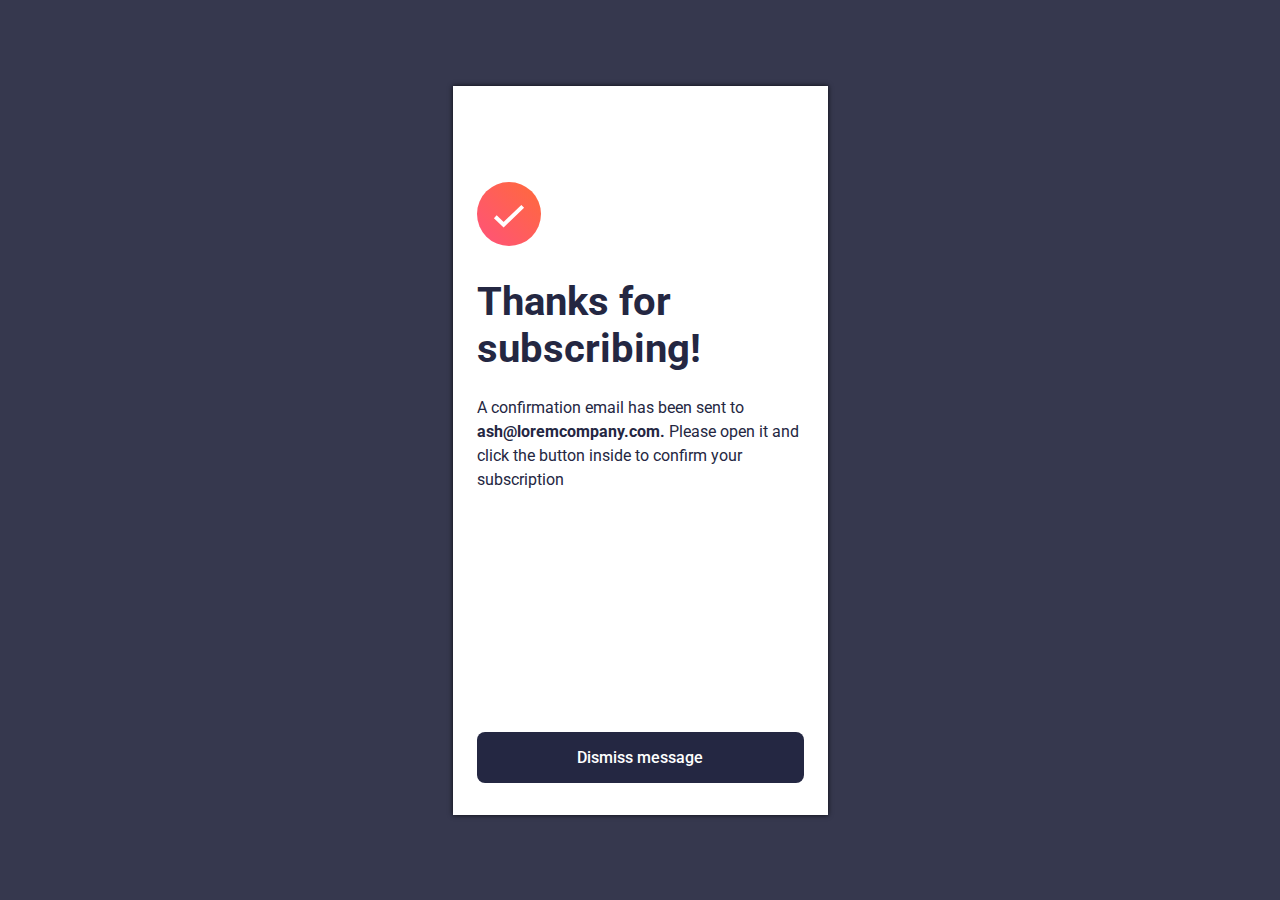
==== subscribe.html @ 75275460 "Edited code" ====
<!DOCTYPE html>
<html lang="en">
  <head>
    <meta charset="UTF-8" />
    <meta name="viewport" content="width=device-width, initial-scale=1.0" />
    <link
      rel="icon"
      type="image/png"
      sizes="32x32"
      href="./assets/images/favicon-32x32.png"
    />
    <title>
      Frontend Mentor | Newsletter sign-up form with success message
    </title>
    <link rel="stylesheet" href="./styles.css" />
  </head>
  <body>
    <main class="container">
      <div class="subscribeContainer">
        <img
          class="successIcon"
          src="./assets/images/icon-success.svg"
          alt="icon-success"
        />
        <h1 class="heading">Thanks for subscribing!</h1>
        <p class="content">
          A confirmation email has been sent to
          <span class="confirmationEmail">ash@loremcompany.com.</span> Please
          open it and click the button inside to confirm your subscription
        </p>

        <button>Dismiss message</button>
      </div>
    </main>
  </body>
</html>
---- styles.css ----
@import url("https://fonts.googleapis.com/css2?family=Roboto:ital,wght@0,100;0,300;0,400;0,500;0,700;0,900;1,100;1,300;1,400;1,500;1,700;1,900&display=swap");

* {
  margin: 0;
  padding: 0;
  box-sizing: border-box;
  font-family: "Roboto", sans-serif;
}

/* Mobile */

body {
  display: flex;
  justify-content: center;
  align-items: center;
  height: 100vh;
  background-color: hsl(235, 18%, 26%);
}

.container {
  width: 375px;
  box-shadow: 0 0 5px hsla(0, 0%, 0%, 0.8);
}

.imgContainer {
  background-color: hsl(0, 0%, 100%);
}

.contentContainer {
  padding: 2rem 1.5rem;
  background-color: hsl(0, 0%, 100%);
}

.heading {
  font-size: 2.5rem;
  font-weight: 700;
  margin-bottom: 1.5rem;
  color: hsl(234, 29%, 20%);
}

p {
  font-size: 1rem;
  font-weight: 400;
  color: hsl(234, 29%, 20%);
  line-height: 1.5rem;
}

ul {
  margin-top: 1.5rem;
  margin-bottom: 2.5rem;
}

li {
  background-image: url(./assets/images/icon-list.svg);
  background-repeat: no-repeat;
  list-style: none;
  padding-left: 2.3rem;
  margin-top: 1rem;
  line-height: 1.5rem;
}

li:last-child {
  padding-left: 2.3rem;
  padding-bottom: 0.125rem;
}

fieldset {
  border: none;
}

.legendDefault {
  font-size: 0.8rem;
  color: hsl(234, 29%, 20%);
  margin-bottom: 0.6rem;
  font-weight: 700;
}

input {
  width: 100%;
  padding: 1rem;
  border: 1px solid hsla(231, 7%, 60%, 0.5);
  border-radius: 0.5rem;
  margin-bottom: 1.5rem;
  font-size: 1rem;
}

input::placeholder {
  color: hsla(231, 7%, 60%, 0.9);
}

button {
  width: 100%;
  padding: 1rem;
  background-color: hsl(234, 29%, 20%);
  color: hsl(0, 0%, 100%);
  border: none;
  border-radius: 0.5rem;
  font-size: 1rem;
  font-weight: 500;
}

/* subscribe.html styling */

.subscribeContainer {
  padding: 6rem 1.5rem 2rem 1.5rem;
  background-color: hsl(0, 0%, 100%);
}

.successIcon {
  display: block;
  margin-bottom: 2rem;
}

.content {
  font-size: 1rem;
  font-weight: 400;
  color: hsl(234, 29%, 20%);
  margin-bottom: 15rem;
}

.confirmationEmail {
  font-weight: 700;
}

/* subscribe.html styling */

/* Error State */
/* 
 .legendError {
  display: none;
  font-size: 0.8rem;
  color: hsl(4, 100%, 67%);
  margin-bottom: 0.6rem;
  font-weight: 700;
  margin-left: 127px;
}

.errorDisplay {
  display: none;
  width: 100%;
  padding: 1rem;
  border: 1px solid hsl(4, 100%, 67%);
  border-radius: 0.5rem;
  margin-bottom: 1.5rem;
  font-size: 1rem;
  background-color: hsla(4, 100%, 67%, 0.1);
}

.errorDisplay::placeholder {
  display: none;
  color: hsl(4, 100%, 67%);
} */

/* Error State */

/* Desktop */

@media (min-width: 1440px) {
  .container {
    display: grid;
    grid-template-columns: 1fr 1fr;
    grid-template-rows: 1fr;
  }
}
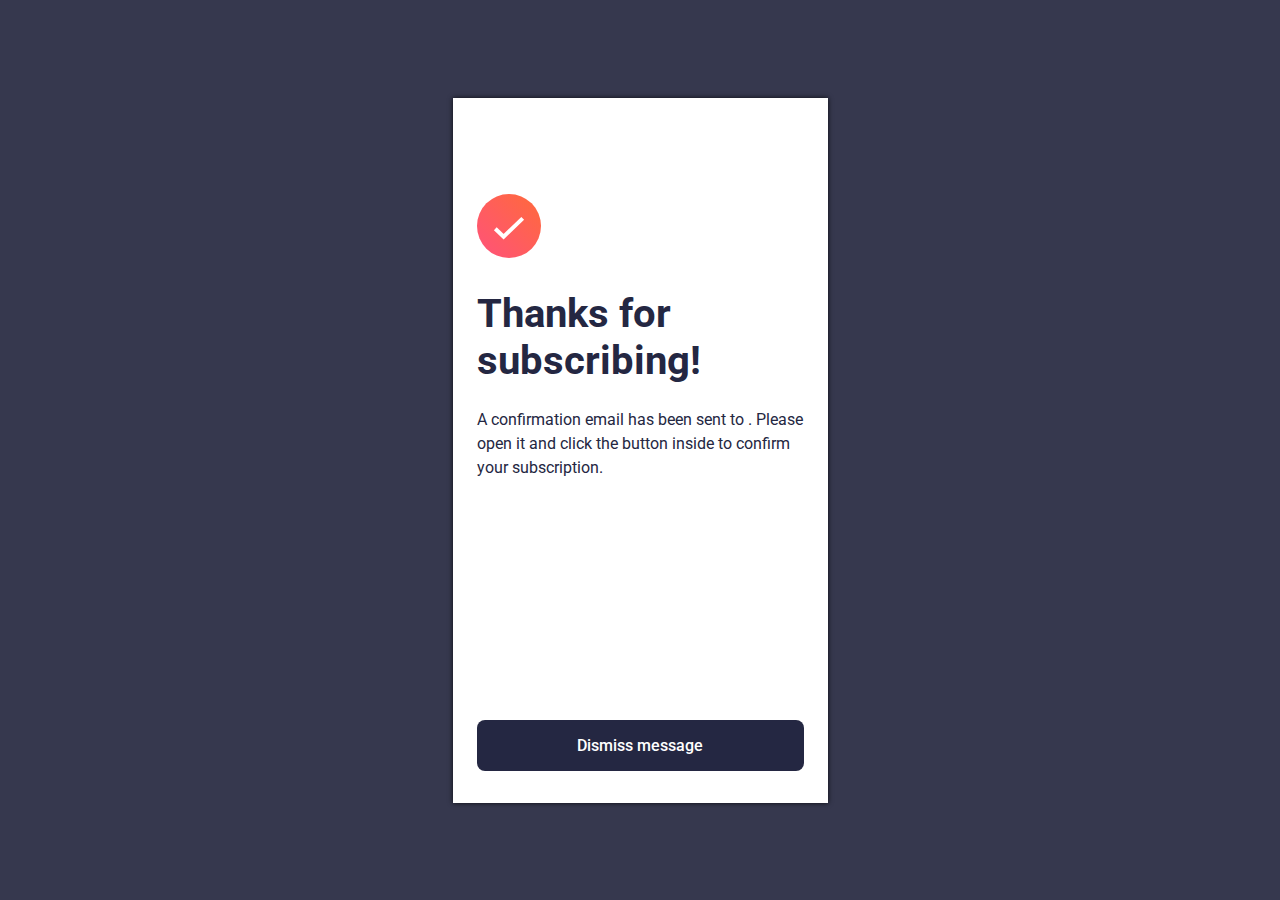
==== commit b55ef004: "Edited code" ====
--- a/subscribe.html
+++ b/subscribe.html
@@ -12,7 +12,7 @@
     <title>
       Frontend Mentor | Newsletter sign-up form with success message
     </title>
-    <link rel="stylesheet" href="./styles.css" />
+    <link rel="stylesheet" href="./stylesSubscribe.css" />
   </head>
   <body>
     <main class="container">
@@ -25,12 +25,13 @@
         <h1 class="heading">Thanks for subscribing!</h1>
         <p class="content">
           A confirmation email has been sent to
-          <span class="confirmationEmail">ash@loremcompany.com.</span> Please
-          open it and click the button inside to confirm your subscription
+          <span class="confirmationEmail"></span>. Please open it and click the
+          button inside to confirm your subscription.
         </p>
 
         <button>Dismiss message</button>
       </div>
     </main>
+    <script src="./app.js"></script>
   </body>
 </html>
--- a/stylesSubscribe.css
+++ b/stylesSubscribe.css
@@ -0,0 +1,110 @@
+@import url("https://fonts.googleapis.com/css2?family=Roboto:ital,wght@0,100;0,300;0,400;0,500;0,700;0,900;1,100;1,300;1,400;1,500;1,700;1,900&display=swap");
+
+* {
+  margin: 0;
+  padding: 0;
+  box-sizing: border-box;
+  font-family: "Roboto", sans-serif;
+}
+
+/* Mobile */
+
+body {
+  display: flex;
+  justify-content: center;
+  align-items: center;
+  height: 100vh;
+  background-color: hsl(235, 18%, 26%);
+}
+
+.container {
+  width: 375px;
+  box-shadow: 0 0 5px hsla(0, 0%, 0%, 0.8);
+}
+
+.heading {
+  font-size: 2.5rem;
+  font-weight: 700;
+  margin-bottom: 1.5rem;
+  color: hsl(234, 29%, 20%);
+}
+
+p {
+  font-size: 1rem;
+  font-weight: 400;
+  color: hsl(234, 29%, 20%);
+  line-height: 1.5rem;
+}
+
+button {
+  width: 100%;
+  padding: 1rem;
+  background-color: hsl(234, 29%, 20%);
+  color: hsl(0, 0%, 100%);
+  border: none;
+  border-radius: 0.5rem;
+  font-size: 1rem;
+  font-weight: 500;
+}
+
+.subscribeContainer {
+  padding: 6rem 1.5rem 2rem 1.5rem;
+  background-color: hsl(0, 0%, 100%);
+}
+
+.successIcon {
+  display: block;
+  margin-bottom: 2rem;
+}
+
+.content {
+  font-size: 1rem;
+  font-weight: 400;
+  color: hsl(234, 29%, 20%);
+  margin-bottom: 15rem;
+}
+
+.confirmationEmail {
+  font-weight: 700;
+}
+
+button:hover {
+  box-shadow: 1px 10px 20px hsla(13, 100%, 62%, 0.4);
+  background: linear-gradient(120deg, #ff5277, #ff673d);
+}
+
+/* Mobile */
+
+/* Desktop */
+
+@media (min-width: 1440px) {
+  .container {
+    height: fit-content;
+    width: fit-content;
+    border-radius: 2rem;
+  }
+
+  .subscribeContainer {
+    width: 500px;
+    height: 500px;
+    border-radius: 2rem;
+    padding: 3rem 4rem;
+  }
+
+  .heading {
+    font-size: 3.5rem;
+    font-weight: 700;
+    margin-bottom: 1.5rem;
+    color: hsl(234, 29%, 20%);
+    line-height: 3.5rem;
+  }
+
+  .content {
+    font-size: 1rem;
+    font-weight: 400;
+    color: hsl(234, 29%, 20%);
+    margin-bottom: 2.5rem;
+  }
+}
+
+/* Desktop */
